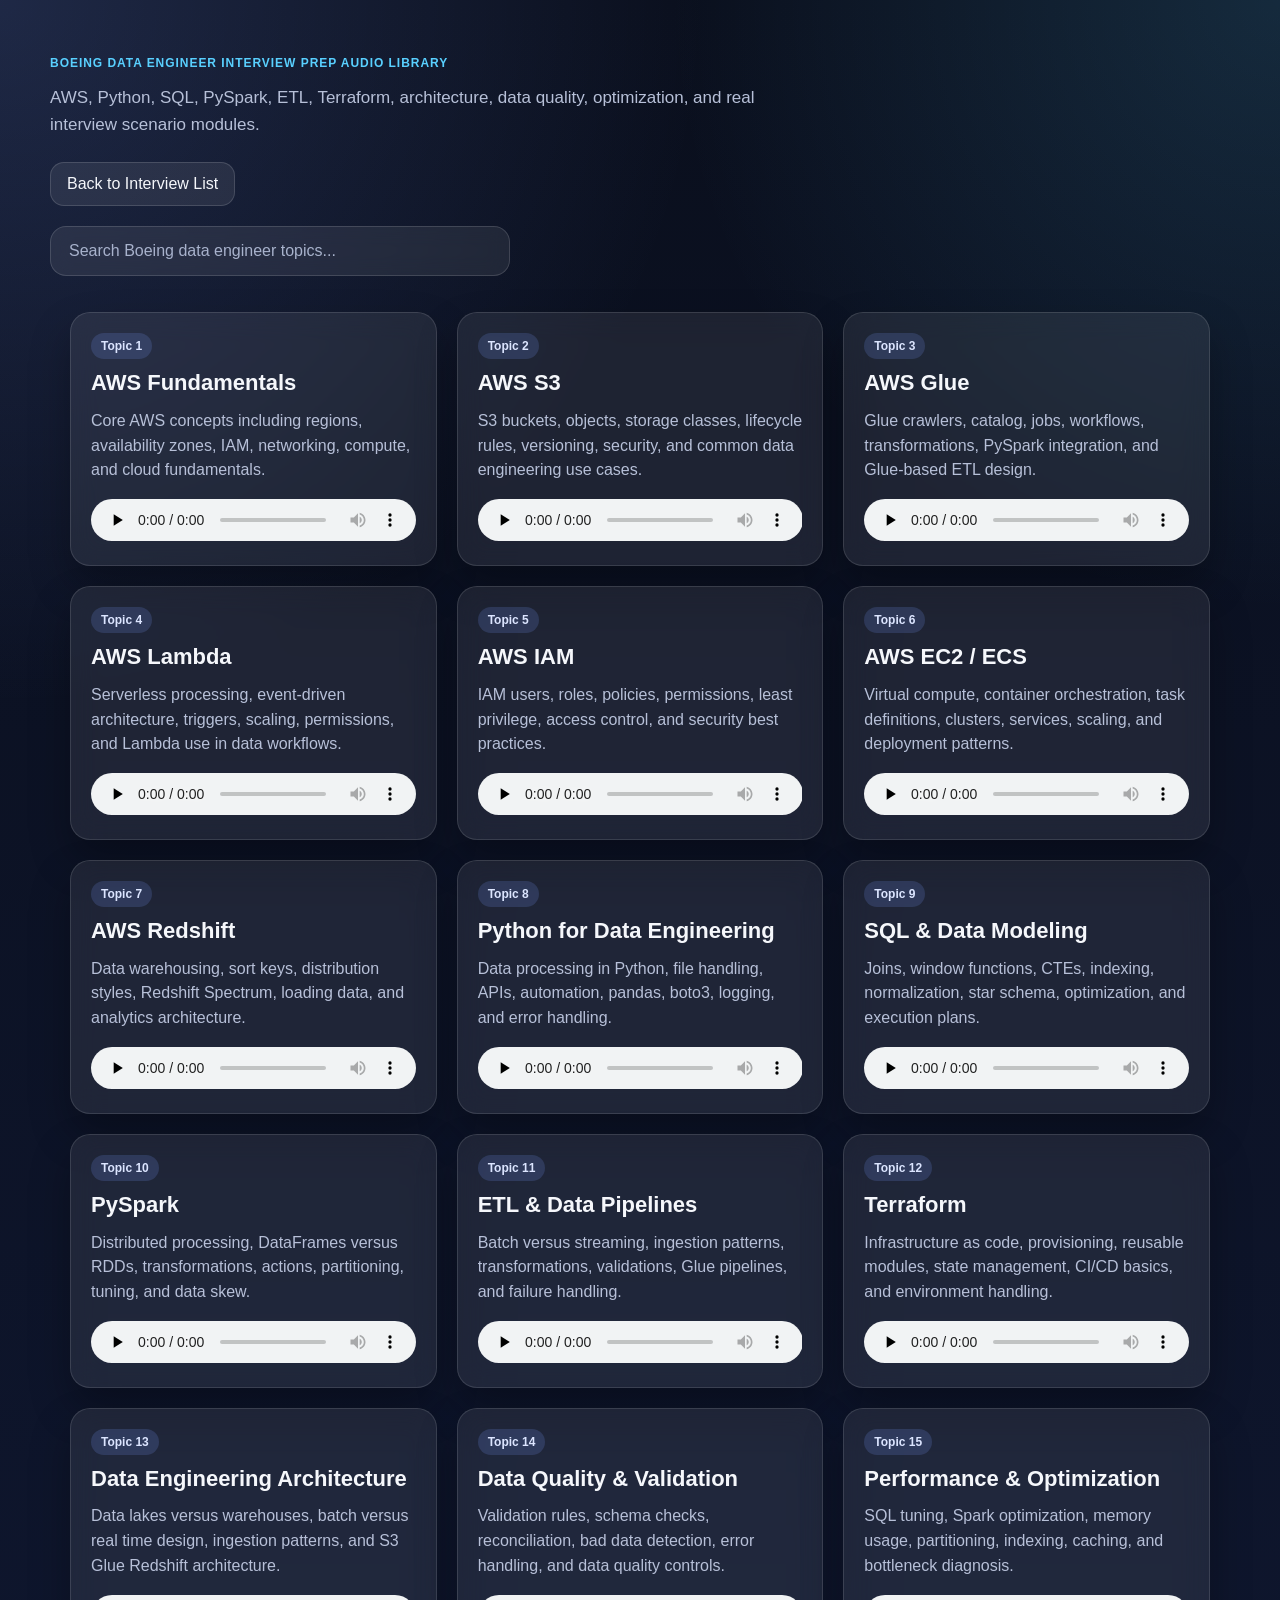
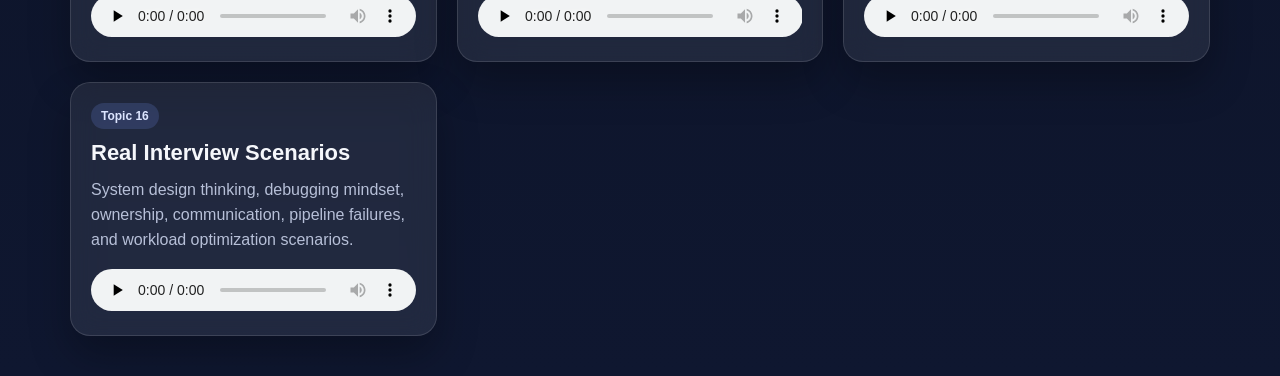
==== Boeing-Data-Engineer.html @ 6f5159dc "Add files via upload" ====
<!DOCTYPE html>
<html lang="en">
<head>
  <meta charset="UTF-8" />
  <meta name="viewport" content="width=device-width, initial-scale=1.0" />
  <title>Boeing Data Engineer Audio Library</title>
  <link rel="stylesheet" href="styles.css" />
</head>
<body>
  <header class="hero">
    <div class="hero-inner">
      <p class="eyebrow">Boeing Data Engineer Interview Prep Audio Library</p>
      <p class="hero-text">
        AWS, Python, SQL, PySpark, ETL, Terraform, architecture, data quality, optimization, and real interview scenario modules.
      </p>

      <div class="top-actions">
        <a class="nav-btn" href="index.html">Back to Interview List</a>
      </div>

      <input
        type="text"
        id="search"
        class="search"
        placeholder="Search Boeing data engineer topics..."
        aria-label="Search Boeing data engineer topics"
      />
    </div>
  </header>

  <main class="container">
    <section class="grid" id="topicGrid">

      <article class="card">
        <div class="card-top">
          <span class="badge">Topic 1</span>
          <h2>AWS Fundamentals</h2>
        </div>
        <p>Core AWS concepts including regions, availability zones, IAM, networking, compute, and cloud fundamentals.</p>
        <audio controls preload="none">
          <source src="boeing/01-AWS-Fundamentals-01.mp3" type="audio/mpeg" />
        </audio>
      </article>

      <article class="card">
        <div class="card-top">
          <span class="badge">Topic 2</span>
          <h2>AWS S3</h2>
        </div>
        <p>S3 buckets, objects, storage classes, lifecycle rules, versioning, security, and common data engineering use cases.</p>
        <audio controls preload="none">
          <source src="boeing/02-AWS-S3-01.mp3" type="audio/mpeg" />
        </audio>
      </article>

      <article class="card">
        <div class="card-top">
          <span class="badge">Topic 3</span>
          <h2>AWS Glue</h2>
        </div>
        <p>Glue crawlers, catalog, jobs, workflows, transformations, PySpark integration, and Glue-based ETL design.</p>
        <audio controls preload="none">
          <source src="boeing/03-AWS-Glue-01.mp3" type="audio/mpeg" />
        </audio>
      </article>

      <article class="card">
        <div class="card-top">
          <span class="badge">Topic 4</span>
          <h2>AWS Lambda</h2>
        </div>
        <p>Serverless processing, event-driven architecture, triggers, scaling, permissions, and Lambda use in data workflows.</p>
        <audio controls preload="none">
          <source src="boeing/04-AWS-Lambda-01.mp3" type="audio/mpeg" />
        </audio>
      </article>

      <article class="card">
        <div class="card-top">
          <span class="badge">Topic 5</span>
          <h2>AWS IAM</h2>
        </div>
        <p>IAM users, roles, policies, permissions, least privilege, access control, and security best practices.</p>
        <audio controls preload="none">
          <source src="boeing/05-AWS-IAM-01.mp3" type="audio/mpeg" />
        </audio>
      </article>

      <article class="card">
        <div class="card-top">
          <span class="badge">Topic 6</span>
          <h2>AWS EC2 / ECS</h2>
        </div>
        <p>Virtual compute, container orchestration, task definitions, clusters, services, scaling, and deployment patterns.</p>
        <audio controls preload="none">
          <source src="boeing/06-AWS-EC2-ECS-01.mp3" type="audio/mpeg" />
        </audio>
      </article>

      <article class="card">
        <div class="card-top">
          <span class="badge">Topic 7</span>
          <h2>AWS Redshift</h2>
        </div>
        <p>Data warehousing, sort keys, distribution styles, Redshift Spectrum, loading data, and analytics architecture.</p>
        <audio controls preload="none">
          <source src="boeing/07-AWS-Redshift-01.mp3" type="audio/mpeg" />
        </audio>
      </article>

      <article class="card">
        <div class="card-top">
          <span class="badge">Topic 8</span>
          <h2>Python for Data Engineering</h2>
        </div>
        <p>Data processing in Python, file handling, APIs, automation, pandas, boto3, logging, and error handling.</p>
        <audio controls preload="none">
          <source src="boeing/08-Python-DataEngineering-01.mp3" type="audio/mpeg" />
        </audio>
      </article>

      <article class="card">
        <div class="card-top">
          <span class="badge">Topic 9</span>
          <h2>SQL &amp; Data Modeling</h2>
        </div>
        <p>Joins, window functions, CTEs, indexing, normalization, star schema, optimization, and execution plans.</p>
        <audio controls preload="none">
          <source src="boeing/09-SQL-DataModeling-01.mp3" type="audio/mpeg" />
        </audio>
      </article>

      <article class="card">
        <div class="card-top">
          <span class="badge">Topic 10</span>
          <h2>PySpark</h2>
        </div>
        <p>Distributed processing, DataFrames versus RDDs, transformations, actions, partitioning, tuning, and data skew.</p>
        <audio controls preload="none">
          <source src="boeing/10-PySpark-01.mp3" type="audio/mpeg" />
        </audio>
      </article>

      <article class="card">
        <div class="card-top">
          <span class="badge">Topic 11</span>
          <h2>ETL &amp; Data Pipelines</h2>
        </div>
        <p>Batch versus streaming, ingestion patterns, transformations, validations, Glue pipelines, and failure handling.</p>
        <audio controls preload="none">
          <source src="boeing/11-ETL-DataPipelines-01.mp3" type="audio/mpeg" />
        </audio>
      </article>

      <article class="card">
        <div class="card-top">
          <span class="badge">Topic 12</span>
          <h2>Terraform</h2>
        </div>
        <p>Infrastructure as code, provisioning, reusable modules, state management, CI/CD basics, and environment handling.</p>
        <audio controls preload="none">
          <source src="boeing/12-Terraform-01.mp3" type="audio/mpeg" />
        </audio>
      </article>

      <article class="card">
        <div class="card-top">
          <span class="badge">Topic 13</span>
          <h2>Data Engineering Architecture</h2>
        </div>
        <p>Data lakes versus warehouses, batch versus real time design, ingestion patterns, and S3 Glue Redshift architecture.</p>
        <audio controls preload="none">
          <source src="boeing/13-DataEngineering-Architecture-01.mp3" type="audio/mpeg" />
        </audio>
      </article>

      <article class="card">
        <div class="card-top">
          <span class="badge">Topic 14</span>
          <h2>Data Quality &amp; Validation</h2>
        </div>
        <p>Validation rules, schema checks, reconciliation, bad data detection, error handling, and data quality controls.</p>
        <audio controls preload="none">
          <source src="boeing/14-DataQuality-Validation-01.mp3" type="audio/mpeg" />
        </audio>
      </article>

      <article class="card">
        <div class="card-top">
          <span class="badge">Topic 15</span>
          <h2>Performance &amp; Optimization</h2>
        </div>
        <p>SQL tuning, Spark optimization, memory usage, partitioning, indexing, caching, and bottleneck diagnosis.</p>
        <audio controls preload="none">
          <source src="boeing/15-Performance-Optimization-01.mp3" type="audio/mpeg" />
        </audio>
      </article>

      <article class="card">
        <div class="card-top">
          <span class="badge">Topic 16</span>
          <h2>Real Interview Scenarios</h2>
        </div>
        <p>System design thinking, debugging mindset, ownership, communication, pipeline failures, and workload optimization scenarios.</p>
        <audio controls preload="none">
          <source src="boeing/16-Real-Interview-Scenarios-01.mp3" type="audio/mpeg" />
        </audio>
      </article>

    </section>
  </main>

  <script src="script.js"></script>
</body>
</html>
---- styles.css ----
:root {
  --bg: #0b1020;
  --bg-soft: #121933;
  --card: rgba(255, 255, 255, 0.08);
  --card-border: rgba(255, 255, 255, 0.12);
  --text: #f5f7fb;
  --muted: #b7c0d8;
  --accent: #7c9cff;
  --accent-2: #59d0ff;
  --shadow: 0 20px 40px rgba(0, 0, 0, 0.28);
  --radius: 20px;
}

* {
  box-sizing: border-box;
}

html {
  scroll-behavior: smooth;
}

body {
  margin: 0;
  font-family: Arial, sans-serif;
  color: var(--text);
  background:
    radial-gradient(circle at top left, rgba(124, 156, 255, 0.18), transparent 30%),
    radial-gradient(circle at top right, rgba(89, 208, 255, 0.14), transparent 26%),
    linear-gradient(180deg, #0a0f1d 0%, #0f1730 100%);
  min-height: 100vh;
}

.hero {
  padding: 56px 20px 28px;
}

.hero-inner,
.container {
  max-width: 1180px;
  margin: 0 auto;
}

.eyebrow {
  margin: 0 0 10px;
  color: var(--accent-2);
  font-weight: 700;
  letter-spacing: 0.08em;
  text-transform: uppercase;
  font-size: 12px;
}

h1 {
  margin: 0;
  font-size: clamp(32px, 5vw, 54px);
  line-height: 1.08;
}

.hero-text {
  margin: 14px 0 24px;
  max-width: 760px;
  color: var(--muted);
  font-size: 17px;
  line-height: 1.6;
}

.search {
  width: 100%;
  max-width: 460px;
  border: 1px solid rgba(255, 255, 255, 0.14);
  background: rgba(255, 255, 255, 0.08);
  color: var(--text);
  border-radius: 16px;
  padding: 15px 18px;
  font-size: 16px;
  outline: none;
  backdrop-filter: blur(10px);
}

.search::placeholder {
  color: #a8b2cc;
}

.container {
  padding: 8px 20px 40px;
}

.grid {
  display: grid;
  grid-template-columns: repeat( auto-fit, minmax(280px, 1fr) );
  gap: 20px;
}

.card {
  background: var(--card);
  border: 1px solid var(--card-border);
  border-radius: var(--radius);
  padding: 20px;
  box-shadow: var(--shadow);
  backdrop-filter: blur(14px);
  transition: transform 0.18s ease, border-color 0.18s ease, box-shadow 0.18s ease;
}

.card:hover {
  transform: translateY(-4px);
  border-color: rgba(124, 156, 255, 0.45);
  box-shadow: 0 24px 50px rgba(0, 0, 0, 0.34);
}

.card-top {
  margin-bottom: 12px;
}

.badge {
  display: inline-block;
  margin-bottom: 10px;
  padding: 6px 10px;
  border-radius: 999px;
  background: rgba(124, 156, 255, 0.18);
  color: #dce5ff;
  font-size: 12px;
  font-weight: 700;
}

.card h2 {
  margin: 0;
  font-size: 22px;
  line-height: 1.25;
}

.card p {
  margin: 0 0 16px;
  color: var(--muted);
  line-height: 1.55;
  min-height: 72px;
}

audio {
  width: 100%;
  height: 42px;
  border-radius: 12px;
}

@media (max-width: 640px) {
  .hero {
    padding-top: 36px;
  }

  .container {
    padding-bottom: 28px;
  }

  .card {
    padding: 18px;
  }

  .card p {
    min-height: auto;
  }
}
.top-actions {
  margin: 0 0 20px;
}

.nav-btn {
  display: inline-block;
  padding: 12px 16px;
  border-radius: 14px;
  background: rgba(255, 255, 255, 0.08);
  color: var(--text);
  text-decoration: none;
  border: 1px solid rgba(255, 255, 255, 0.14);
  transition: transform 0.18s ease, border-color 0.18s ease, background 0.18s ease;
}

.nav-btn:hover {
  transform: translateY(-2px);
  border-color: rgba(124, 156, 255, 0.45);
  background: rgba(124, 156, 255, 0.14);
}
.card.playing {
  border-color: rgba(124, 156, 255, 0.75);
  box-shadow: 0 0 0 2px rgba(124, 156, 255, 0.22), 0 24px 50px rgba(0, 0, 0, 0.34);
  transform: translateY(-2px);
}
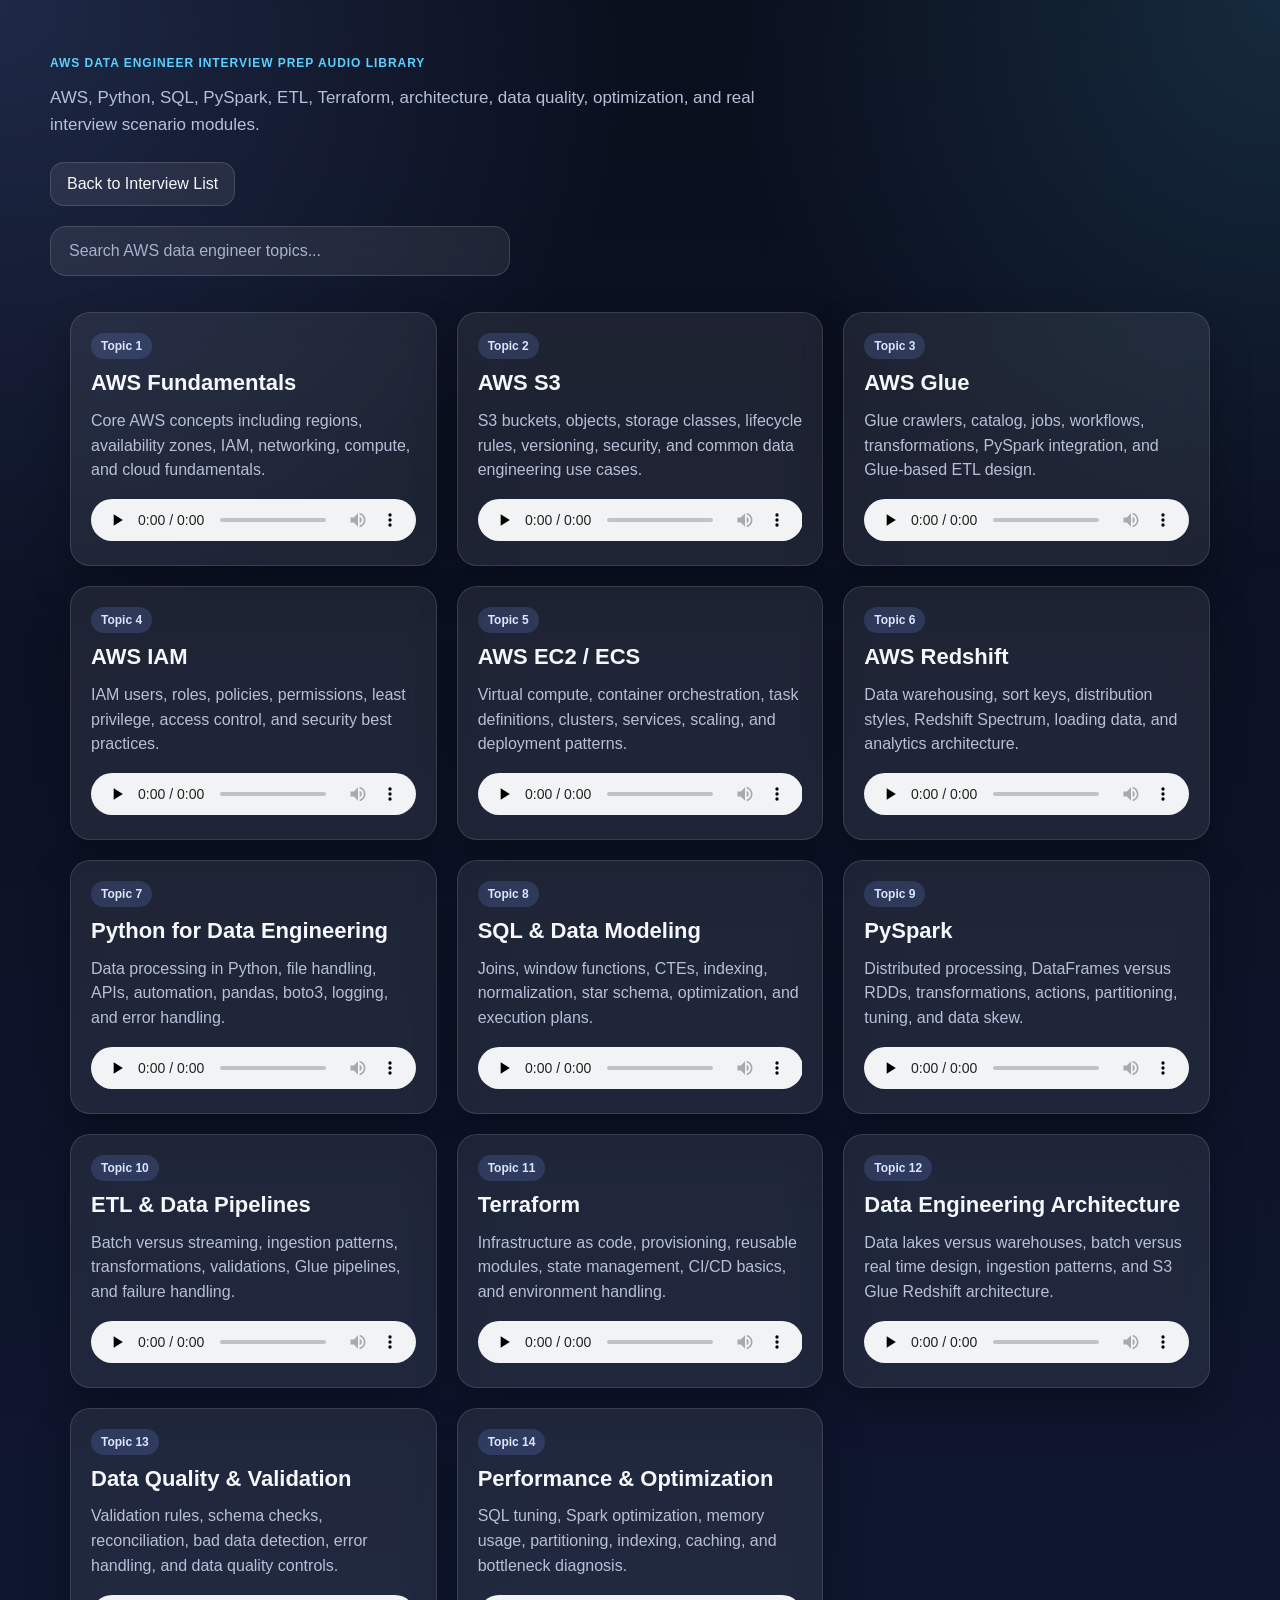
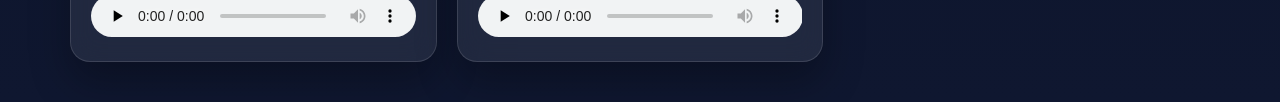
==== commit cdf8789d: "Update Boeing-Data-Engineer.html" ====
--- a/Boeing-Data-Engineer.html
+++ b/Boeing-Data-Engineer.html
@@ -1,15 +1,16 @@
+
 <!DOCTYPE html>
 <html lang="en">
 <head>
   <meta charset="UTF-8" />
   <meta name="viewport" content="width=device-width, initial-scale=1.0" />
-  <title>Boeing Data Engineer Audio Library</title>
+  <title>AWS Data Engineer Audio Library</title>
   <link rel="stylesheet" href="styles.css" />
 </head>
 <body>
   <header class="hero">
     <div class="hero-inner">
-      <p class="eyebrow">Boeing Data Engineer Interview Prep Audio Library</p>
+      <p class="eyebrow">AWS Data Engineer Interview Prep Audio Library</p>
       <p class="hero-text">
         AWS, Python, SQL, PySpark, ETL, Terraform, architecture, data quality, optimization, and real interview scenario modules.
       </p>
@@ -22,7 +23,7 @@
         type="text"
         id="search"
         class="search"
-        placeholder="Search Boeing data engineer topics..."
+        placeholder="Search AWS data engineer topics..."
         aria-label="Search Boeing data engineer topics"
       />
     </div>
@@ -38,7 +39,7 @@
         </div>
         <p>Core AWS concepts including regions, availability zones, IAM, networking, compute, and cloud fundamentals.</p>
         <audio controls preload="none">
-          <source src="boeing/01-AWS-Fundamentals-01.mp3" type="audio/mpeg" />
+          <source src="Boeing/aws-data-engineer-aws-fundamentals.mp3" type="audio/mpeg" />
         </audio>
       </article>
 
@@ -49,7 +50,7 @@
         </div>
         <p>S3 buckets, objects, storage classes, lifecycle rules, versioning, security, and common data engineering use cases.</p>
         <audio controls preload="none">
-          <source src="boeing/02-AWS-S3-01.mp3" type="audio/mpeg" />
+          <source src="Boeing/aws-data-engineer-aws-s3.mp3" type="audio/mpeg" />
         </audio>
       </article>
 
@@ -60,150 +61,128 @@
         </div>
         <p>Glue crawlers, catalog, jobs, workflows, transformations, PySpark integration, and Glue-based ETL design.</p>
         <audio controls preload="none">
-          <source src="boeing/03-AWS-Glue-01.mp3" type="audio/mpeg" />
+          <source src="Boeing/aws-data-engineer-aws-glue.mp3" type="audio/mpeg" />
         </audio>
       </article>
 
       <article class="card">
         <div class="card-top">
           <span class="badge">Topic 4</span>
-          <h2>AWS Lambda</h2>
+          <h2>AWS IAM</h2>
         </div>
-        <p>Serverless processing, event-driven architecture, triggers, scaling, permissions, and Lambda use in data workflows.</p>
+        <p>IAM users, roles, policies, permissions, least privilege, access control, and security best practices.</p>
         <audio controls preload="none">
-          <source src="boeing/04-AWS-Lambda-01.mp3" type="audio/mpeg" />
+          <source src="Boeing/aws-data-engineer-aws-iam.mp3" type="audio/mpeg" />
         </audio>
       </article>
 
       <article class="card">
         <div class="card-top">
           <span class="badge">Topic 5</span>
-          <h2>AWS IAM</h2>
+          <h2>AWS EC2 / ECS</h2>
         </div>
-        <p>IAM users, roles, policies, permissions, least privilege, access control, and security best practices.</p>
+        <p>Virtual compute, container orchestration, task definitions, clusters, services, scaling, and deployment patterns.</p>
         <audio controls preload="none">
-          <source src="boeing/05-AWS-IAM-01.mp3" type="audio/mpeg" />
+          <source src="Boeing/aws-data-engineer-aws-ec2-ecs.mp3" type="audio/mpeg" />
         </audio>
       </article>
 
       <article class="card">
         <div class="card-top">
           <span class="badge">Topic 6</span>
-          <h2>AWS EC2 / ECS</h2>
+          <h2>AWS Redshift</h2>
         </div>
-        <p>Virtual compute, container orchestration, task definitions, clusters, services, scaling, and deployment patterns.</p>
+        <p>Data warehousing, sort keys, distribution styles, Redshift Spectrum, loading data, and analytics architecture.</p>
         <audio controls preload="none">
-          <source src="boeing/06-AWS-EC2-ECS-01.mp3" type="audio/mpeg" />
+          <source src="Boeing/aws-data-engineer-aws-redshift.mp3" type="audio/mpeg" />
         </audio>
       </article>
 
       <article class="card">
         <div class="card-top">
           <span class="badge">Topic 7</span>
-          <h2>AWS Redshift</h2>
+          <h2>Python for Data Engineering</h2>
         </div>
-        <p>Data warehousing, sort keys, distribution styles, Redshift Spectrum, loading data, and analytics architecture.</p>
+        <p>Data processing in Python, file handling, APIs, automation, pandas, boto3, logging, and error handling.</p>
         <audio controls preload="none">
-          <source src="boeing/07-AWS-Redshift-01.mp3" type="audio/mpeg" />
+          <source src="Boeing/aws-data-engineer-python-dataengineering.mp3" type="audio/mpeg" />
         </audio>
       </article>
 
       <article class="card">
         <div class="card-top">
           <span class="badge">Topic 8</span>
-          <h2>Python for Data Engineering</h2>
+          <h2>SQL &amp; Data Modeling</h2>
         </div>
-        <p>Data processing in Python, file handling, APIs, automation, pandas, boto3, logging, and error handling.</p>
+        <p>Joins, window functions, CTEs, indexing, normalization, star schema, optimization, and execution plans.</p>
         <audio controls preload="none">
-          <source src="boeing/08-Python-DataEngineering-01.mp3" type="audio/mpeg" />
+          <source src="Boeing/aws-data-engineer-sql-datamodeling.mp3" type="audio/mpeg" />
         </audio>
       </article>
 
       <article class="card">
         <div class="card-top">
           <span class="badge">Topic 9</span>
-          <h2>SQL &amp; Data Modeling</h2>
+          <h2>PySpark</h2>
         </div>
-        <p>Joins, window functions, CTEs, indexing, normalization, star schema, optimization, and execution plans.</p>
+        <p>Distributed processing, DataFrames versus RDDs, transformations, actions, partitioning, tuning, and data skew.</p>
         <audio controls preload="none">
-          <source src="boeing/09-SQL-DataModeling-01.mp3" type="audio/mpeg" />
+          <source src="Boeing/aws-data-engineer-pyspark.mp3" type="audio/mpeg" />
         </audio>
       </article>
 
       <article class="card">
         <div class="card-top">
           <span class="badge">Topic 10</span>
-          <h2>PySpark</h2>
+          <h2>ETL &amp; Data Pipelines</h2>
         </div>
-        <p>Distributed processing, DataFrames versus RDDs, transformations, actions, partitioning, tuning, and data skew.</p>
+        <p>Batch versus streaming, ingestion patterns, transformations, validations, Glue pipelines, and failure handling.</p>
         <audio controls preload="none">
-          <source src="boeing/10-PySpark-01.mp3" type="audio/mpeg" />
+          <source src="Boeing/aws-data-engineer-etl-datapipelines.mp3" type="audio/mpeg" />
         </audio>
       </article>
 
       <article class="card">
         <div class="card-top">
           <span class="badge">Topic 11</span>
-          <h2>ETL &amp; Data Pipelines</h2>
+          <h2>Terraform</h2>
         </div>
-        <p>Batch versus streaming, ingestion patterns, transformations, validations, Glue pipelines, and failure handling.</p>
+        <p>Infrastructure as code, provisioning, reusable modules, state management, CI/CD basics, and environment handling.</p>
         <audio controls preload="none">
-          <source src="boeing/11-ETL-DataPipelines-01.mp3" type="audio/mpeg" />
+          <source src="Boeing/aws-data-engineer-terraform.mp3" type="audio/mpeg" />
         </audio>
       </article>
 
       <article class="card">
         <div class="card-top">
           <span class="badge">Topic 12</span>
-          <h2>Terraform</h2>
+          <h2>Data Engineering Architecture</h2>
         </div>
-        <p>Infrastructure as code, provisioning, reusable modules, state management, CI/CD basics, and environment handling.</p>
+        <p>Data lakes versus warehouses, batch versus real time design, ingestion patterns, and S3 Glue Redshift architecture.</p>
         <audio controls preload="none">
-          <source src="boeing/12-Terraform-01.mp3" type="audio/mpeg" />
+          <source src="Boeing/aws-data-engineer-dataengineering-architecture.mp3" type="audio/mpeg" />
         </audio>
       </article>
 
       <article class="card">
         <div class="card-top">
           <span class="badge">Topic 13</span>
-          <h2>Data Engineering Architecture</h2>
+          <h2>Data Quality &amp; Validation</h2>
         </div>
-        <p>Data lakes versus warehouses, batch versus real time design, ingestion patterns, and S3 Glue Redshift architecture.</p>
+        <p>Validation rules, schema checks, reconciliation, bad data detection, error handling, and data quality controls.</p>
         <audio controls preload="none">
-          <source src="boeing/13-DataEngineering-Architecture-01.mp3" type="audio/mpeg" />
+          <source src="Boeing/aws-data-engineer-dataquality-validation.mp3" type="audio/mpeg" />
         </audio>
       </article>
 
       <article class="card">
         <div class="card-top">
           <span class="badge">Topic 14</span>
-          <h2>Data Quality &amp; Validation</h2>
-        </div>
-        <p>Validation rules, schema checks, reconciliation, bad data detection, error handling, and data quality controls.</p>
-        <audio controls preload="none">
-          <source src="boeing/14-DataQuality-Validation-01.mp3" type="audio/mpeg" />
-        </audio>
-      </article>
-
-      <article class="card">
-        <div class="card-top">
-          <span class="badge">Topic 15</span>
           <h2>Performance &amp; Optimization</h2>
         </div>
         <p>SQL tuning, Spark optimization, memory usage, partitioning, indexing, caching, and bottleneck diagnosis.</p>
         <audio controls preload="none">
-          <source src="boeing/15-Performance-Optimization-01.mp3" type="audio/mpeg" />
-        </audio>
-      </article>
-
-      <article class="card">
-        <div class="card-top">
-          <span class="badge">Topic 16</span>
-          <h2>Real Interview Scenarios</h2>
-        </div>
-        <p>System design thinking, debugging mindset, ownership, communication, pipeline failures, and workload optimization scenarios.</p>
-        <audio controls preload="none">
-          <source src="boeing/16-Real-Interview-Scenarios-01.mp3" type="audio/mpeg" />
+          <source src="Boeing/aws-data-engineer-performance-optimization.mp3" type="audio/mpeg" />
         </audio>
       </article>
 
@@ -212,4 +191,4 @@
 
   <script src="script.js"></script>
 </body>
-</html>+</html>
